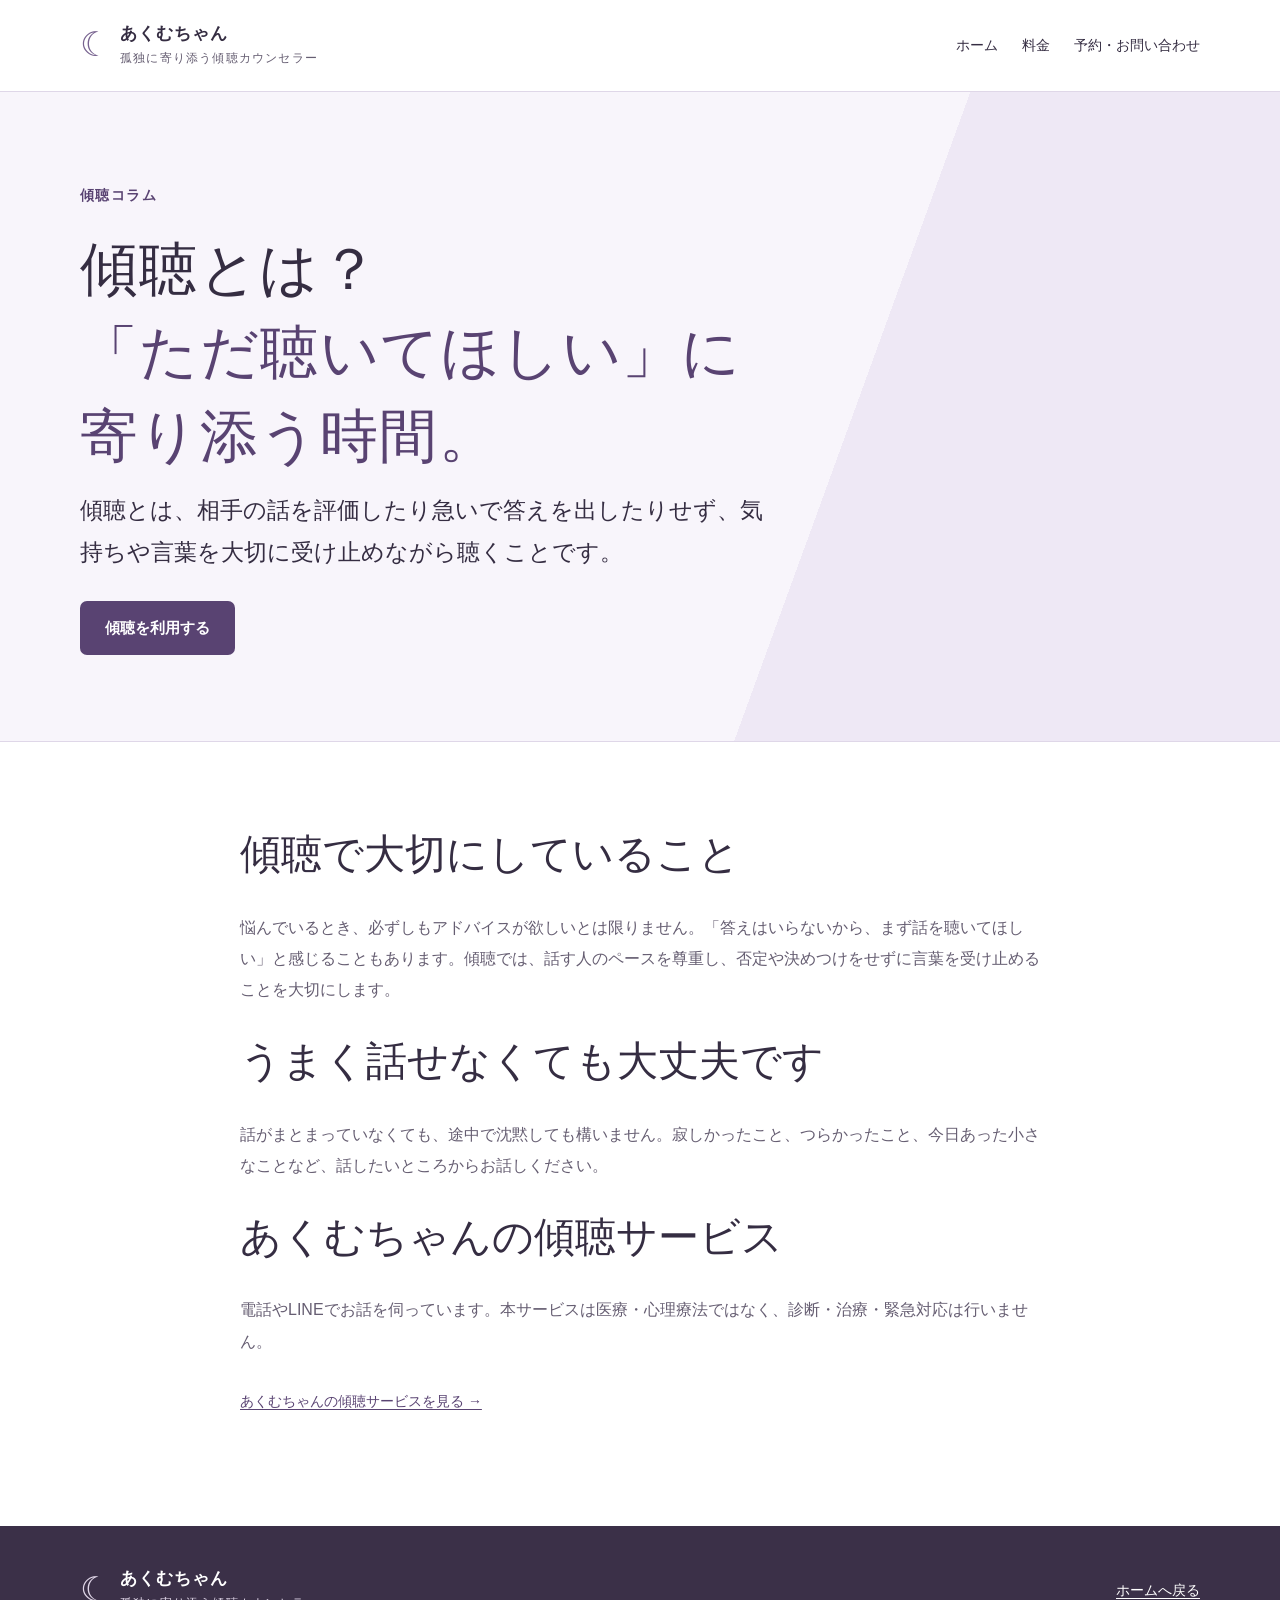
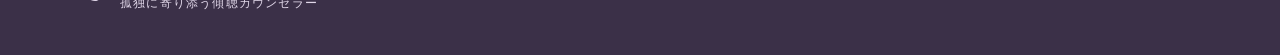
==== listening.html @ 3a99b0e1 "Add SEO article: listening.html" ====
<!doctype html><html lang="ja"><head><meta charset="utf-8"><meta name="viewport" content="width=device-width,initial-scale=1"><link rel="stylesheet" href="styles.css?v=20260921"><title>傾聴とは？｜話を聴いてもらう時間について｜あくむちゃん</title><meta name="description" content="傾聴とは、相手の話を評価したり急いで答えを出したりせず、気持ちや言葉を大切に受け止めながら聴くことです。"><link rel="canonical" href="https://akumuchan.github.io/akumuchan-ibasho/listening.html"></head><body><header class="site-header"><a class="brand" href="index.html"><span class="brand-moon">☾</span><span class="brand-name"><strong>あくむちゃん</strong><small>孤独に寄り添う傾聴カウンセラー</small></span></a><nav class="nav"><a href="index.html">ホーム</a><a href="index.html#pricing">料金</a><a href="index.html#contact-options">予約・お問い合わせ</a></nav></header><main><section class="hero"><div class="hero-copy"><p class="eyebrow">傾聴コラム</p><h1>傾聴とは？<br><em>「ただ聴いてほしい」に寄り添う時間。</em></h1><p class="hero-invitation">傾聴とは、相手の話を評価したり急いで答えを出したりせず、気持ちや言葉を大切に受け止めながら聴くことです。</p><div class="hero-actions"><a class="button button-primary" href="index.html#contact-options">傾聴を利用する</a></div></div></section><section class="section"><div class="about-copy" style="max-width:800px;margin:auto"><h2>傾聴で大切にしていること</h2><p>悩んでいるとき、必ずしもアドバイスが欲しいとは限りません。「答えはいらないから、まず話を聴いてほしい」と感じることもあります。傾聴では、話す人のペースを尊重し、否定や決めつけをせずに言葉を受け止めることを大切にします。</p><h2>うまく話せなくても大丈夫です</h2><p>話がまとまっていなくても、途中で沈黙しても構いません。寂しかったこと、つらかったこと、今日あった小さなことなど、話したいところからお話しください。</p><h2>あくむちゃんの傾聴サービス</h2><p>電話やLINEでお話を伺っています。本サービスは医療・心理療法ではなく、診断・治療・緊急対応は行いません。</p><p><a class="text-link" href="index.html">あくむちゃんの傾聴サービスを見る →</a></p></div></section></main><footer class="footer"><a class="brand footer-brand" href="index.html"><span class="brand-moon">☾</span><span class="brand-name"><strong>あくむちゃん</strong><small>孤独に寄り添う傾聴カウンセラー</small></span></a><p><a href="index.html">ホームへ戻る</a></p></footer></body></html>
---- styles.css ----
:root {
  color-scheme: light;
  --ink: #352d42; --muted: #665e72; --purple: #77628f; --purple-dark: #594372;
  --lavender: #eee8f5; --lavender-soft: #f7f4fa; --line: #dfd7e8; --white: #fff;
  --serif: "Yu Mincho", "Hiragino Mincho ProN", "Noto Serif CJK JP", serif;
  --gutter: max(24px, calc((100% - 1120px) / 2));
}
* { box-sizing: border-box; }
html { scroll-behavior: smooth; scroll-padding-top: 100px; }
body { margin: 0; color: var(--ink); background: white; font: 1rem/1.95 "Hiragino Kaku Gothic ProN", "Yu Gothic", Meiryo, sans-serif; overflow-wrap: anywhere; -webkit-text-size-adjust: 100%; }
body.menu-open { overflow: hidden; }
::selection { background: #e1d5ef; color: var(--ink); }
a { color: var(--purple-dark); text-underline-offset: .22em; }
button, input, textarea { font: inherit; color: inherit; }
button, a, summary { -webkit-tap-highlight-color: transparent; }
button, summary { cursor: pointer; }
img { max-width: 100%; height: auto; display: block; }
figure { margin: 0; }
h1, h2, h3 { font-family: var(--serif); font-weight: 500; line-height: 1.6; }
h1, h2, h3, p { margin-top: 0; }
h2 { margin-bottom: 24px; font-size: clamp(1.75rem, 3.2vw, 2.625rem); }
h3 { font-size: 1.25rem; }
a:focus-visible, button:focus-visible, summary:focus-visible, input:focus-visible, textarea:focus-visible { outline: 3px solid #8f70ac; outline-offset: 4px; }
.sr-only { position: absolute; width: 1px; height: 1px; padding: 0; margin: -1px; overflow: hidden; clip-path: inset(50%); white-space: nowrap; border: 0; }
.skip-link { position: fixed; top: -100px; left: 16px; z-index: 100; background: var(--purple-dark); color: white; padding: 12px 20px; }
.skip-link:focus { top: 12px; }

/* Quiet navigation, with booking visible at the top. */
.site-header { display: flex; align-items: center; justify-content: space-between; gap: 24px; min-height: 80px; padding: 14px var(--gutter); background: rgba(255,255,255,.97); border-bottom: 1px solid var(--line); position: sticky; top: 0; z-index: 20; }
.brand { display: inline-flex; align-items: center; gap: 10px; text-decoration: none; flex: 0 0 auto; }
.brand-moon { color: var(--purple); font: 2.125rem/1 Georgia, serif; }
.brand-name strong, .brand-name small { display: block; }
.brand-name strong { color: var(--ink); font: 600 1.0625rem/1.5 var(--serif); letter-spacing: .06em; }
.brand-name small { font-size: .75rem; letter-spacing: .1em; color: var(--muted); }
.nav { display: flex; align-items: center; gap: 24px; font-size: .875rem; }
.nav a { color: var(--ink); text-decoration: none; padding: 10px 0; }
.nav a:hover { color: var(--purple-dark); text-decoration: underline; }
.nav .nav-contact { padding: 10px 16px; border: 1px solid var(--line); border-radius: 6px; }
.menu-button { display: none; }

/* An invitation and the familiar portrait, without oversized ornaments. */
.hero { display: grid; grid-template-columns: minmax(0, 1.6fr) minmax(0, .8fr); align-items: center; gap: 60px; padding: 66px var(--gutter) 62px; background: var(--lavender-soft); border-bottom: 1px solid var(--line); }
.eyebrow { color: var(--purple-dark); font-size: .875rem; font-weight: 600; letter-spacing: .1em; margin: 0 0 18px; }
h1 { font-size: clamp(2rem, 3.8vw, 3.5rem); line-height: 1.6; letter-spacing: .025em; margin: 0 0 12px; }
h1 em { font-style: normal; color: var(--purple-dark); }
.hero-invitation { font: 500 clamp(1.125rem, 1.8vw, 1.5rem)/1.8 var(--serif); margin-bottom: 24px; }
.hero-lead { max-width: 620px; color: var(--muted); }
.hero-lead p { margin-bottom: 16px; }
.hero-actions { display: flex; align-items: center; flex-wrap: wrap; gap: 16px 24px; margin-top: 28px; }
.button { display: inline-flex; align-items: center; justify-content: center; gap: 8px; min-height: 52px; max-width: 100%; padding: 13px 24px; border: 1px solid transparent; border-radius: 7px; font-size: .9375rem; font-weight: 600; line-height: 1.7; text-decoration: none; text-align: center; transition: background .16s ease; }
.button-primary, .review-write-button { background: var(--purple-dark); color: white; }
.button-primary:hover, .review-write-button:hover { background: #49355f; }
.text-link { display: inline-block; font-size: .875rem; line-height: 1.8; padding: 8px 0; }
.hero-note { color: var(--muted); font-size: .875rem; margin: 12px 0 0; }
.hero-portrait { padding: 24px 0 0; max-width: 320px; justify-self: center; width: 100%; }
.hero-portrait img { width: 100%; aspect-ratio: 1; border-radius: 50%; border: 8px solid white; }
.hero-portrait figcaption { display: grid; gap: 8px; margin-top: 24px; text-align: center; color: var(--muted); font-size: .875rem; }
.portrait-name { color: var(--purple-dark); font: 1.375rem/1.6 var(--serif); letter-spacing: .1em; }

.section { padding: 80px var(--gutter); scroll-margin-top: 8px; }
.section-heading-center { text-align: center; }
.section-heading h2 { margin-bottom: 20px; }
.about, .profile { display: grid; grid-template-columns: minmax(0, .8fr) minmax(0, 1.3fr); gap: 72px; }
.about-copy, .profile-copy { min-width: 0; }
.about-copy > p, .profile-copy > p { color: var(--muted); margin-bottom: 24px; }
.about-copy h3 { margin: 32px 0 14px; }
.about-copy h3:first-child { margin-top: 0; }
.notice { border-left: 2px solid #b49bc9; padding: 20px 24px; display: flex; align-items: flex-start; gap: 16px; background: var(--lavender-soft); margin-top: 26px; }
.notice > span { color: var(--purple); font: 1.75rem/1.4 Georgia, serif; flex-shrink: 0; }
.notice p { color: var(--muted); font-size: .875rem; line-height: 1.85; margin: 0; }
.notice strong { display: block; color: var(--ink); margin-bottom: 6px; }
.scope-note { font-size: .875rem; color: var(--muted); line-height: 1.85; margin: 24px 0 0; }
.profile { padding-top: 88px; padding-bottom: 56px; }
.profile-copy .profile-greeting { font: 1.375rem/1.8 var(--serif); color: var(--ink); }
.profile-copy .profile-message { margin-top: 32px; padding-top: 24px; border-top: 1px solid var(--line); color: var(--purple-dark); font-family: var(--serif); font-size: 1.125rem; }
#about { padding-top: 48px; padding-bottom: 48px; }

/* Keep every published rate visible; make the free introduction easy to find. */
.pricing { padding-top: 60px; padding-bottom: 40px; }
.pricing > .section-heading, .pricing > .about-copy > p:first-child { text-align: center; }
.pricing .eyebrow { margin-bottom: 10px; }
.pricing h2 { margin-bottom: 14px; }
.pricing .about-copy > p:first-child { max-width: 680px; margin: 0 auto 28px; }
.service-pricing { display: grid; grid-template-columns: repeat(3, minmax(0, 1fr)); gap: 14px; }
.price-card { padding: 22px 24px; border: 1px solid var(--line); border-radius: 8px; background: white; }
.price-card span, .price-card small { display: block; color: var(--muted); font-size: .875rem; line-height: 1.7; }
.price-card strong { display: block; color: var(--purple-dark); font-size: 1.875rem; font-weight: 600; line-height: 1.4; margin: 8px 0 2px; }
.price-card-first { background: var(--lavender-soft); border-color: #b8a3ca; }
.pricing .scope-note { text-align: center; margin-bottom: 0; }
.contact-options { display: grid; grid-template-columns: minmax(0, 1.3fr) minmax(0, 1fr); align-items: center; gap: 36px; margin: 0 var(--gutter); padding: 32px; border: 1px solid var(--line); border-radius: 8px; background: var(--lavender-soft); }
.contact-options .eyebrow { margin-bottom: 10px; }
.contact-options h2 { font-size: 1.5rem; margin-bottom: 12px; }
.contact-options p { color: var(--muted); margin-bottom: 0; }
.contact-options .scope-note { margin-top: 14px; }
.contact-options-actions { display: flex; flex-direction: column; align-items: center; gap: 8px; }

.activities { padding-top: 40px; padding-bottom: 72px; }
.activity-grid { display: grid; grid-template-columns: repeat(3, minmax(0, 1fr)); gap: 32px; margin-top: 32px; }
.activity-card { padding: 24px 0 0; border-top: 1px solid var(--line); }
.activity-number { font: .875rem/1.5 Georgia, serif; color: var(--purple); }
.activity-card h3 { margin: 14px 0 10px; }
.activity-card p { color: var(--muted); margin-bottom: 0; }
.activities > .scope-note { margin-top: 32px; }

/* Native disclosures avoid nested scrolling and work without JavaScript. */
.reviews { background: var(--lavender-soft); }
.review-summary { display: flex; justify-content: space-between; align-items: flex-end; gap: 24px; }
.review-summary h2 { margin-bottom: 0; }
.review-count { display: flex; align-items: center; gap: 14px; color: var(--purple-dark); }
.review-count strong { font: 2.625rem/1.2 Georgia, serif; }
.review-count span { color: var(--muted); font-size: .875rem; line-height: 1.7; }
.review-history-note { color: var(--muted); font-size: .8125rem; margin: 20px 0 0; }
.review-grid { display: grid; grid-template-columns: repeat(3, minmax(0, 1fr)); gap: 18px; margin: 28px 0 0; }
.review-card { margin: 0; padding: 26px; border: 1px solid var(--line); border-radius: 8px; background: white; display: flex; flex-direction: column; }
.quote-mark { color: #a289b9; font: 2.375rem/1 Georgia, serif; height: 26px; }
.review-card p { margin: 8px 0 24px; flex: 1; }
.review-card cite { font-size: .875rem; color: var(--muted); font-style: normal; }
.reviews-more { margin-top: 24px; }
.reviews-more > summary { list-style: none; display: flex; align-items: center; justify-content: center; gap: 18px; width: fit-content; max-width: 100%; min-height: 48px; margin: 0 auto; padding: 10px 24px; border: 1px solid #ad99bf; border-radius: 6px; color: var(--purple-dark); font-size: .9375rem; }
.reviews-more > summary::-webkit-details-marker { display: none; }
.reviews-more > summary::after { content: "+"; font-size: 1.25rem; }
.reviews-more[open] > summary::after { content: "−"; }
.when-open, details[open] > summary .when-closed { display: none; }
details[open] > summary .when-open { display: inline; }
.review-cta { margin-top: 36px; padding-top: 28px; border-top: 1px solid var(--line); display: flex; align-items: center; justify-content: space-between; gap: 24px; }
.review-cta-label { color: var(--purple); font-size: .875rem; margin-bottom: 2px; }
.review-cta h3 { margin-bottom: 6px; }
.review-cta div > p:last-child { color: var(--muted); font-size: .875rem; margin-bottom: 0; }
.review-cta .button { flex-shrink: 0; }
.learning { padding-top: 60px; padding-bottom: 60px; border-bottom: 1px solid var(--line); }
.learning-layout { display: grid; grid-template-columns: minmax(0, 1fr) minmax(0, 1.25fr); gap: 64px; align-items: start; }
.learning-heading h2 { font-size: 1.75rem; margin-bottom: 16px; }
.learning-intro { color: var(--muted); margin: 0; }
.learning-details { border-top: 1px solid var(--line); border-bottom: 1px solid var(--line); }
.learning-details > summary { padding: 20px 8px; color: var(--purple-dark); }
.learning-cards { display: grid; gap: 24px; padding: 4px 8px 28px; }
.learning-card + .learning-card { border-top: 1px solid var(--line); padding-top: 24px; }
.learning-card-top { display: flex; align-items: center; justify-content: space-between; gap: 16px; flex-wrap: wrap; margin-bottom: 14px; }
.learning-label { font-size: .75rem; letter-spacing: .08em; color: var(--muted); margin: 0; }
.status-pill, .learning-date { font-size: .8125rem; color: var(--purple-dark); background: var(--lavender-soft); padding: 4px 12px; border-radius: 4px; }
.learning-card h3 { font-size: 1.125rem; margin-bottom: 12px; }
.learning-card > p { color: var(--muted); margin-bottom: 14px; }
.learning-card .learning-note { font-size: .8125rem; margin: 12px 0 0; }
.learning-links { display: flex; flex-wrap: wrap; gap: 10px; }

.faq-list { max-width: 820px; margin: 32px auto 0; }
.faq-item { border-bottom: 1px solid var(--line); }
.faq-item:first-child { border-top: 1px solid var(--line); }
.faq-item summary { list-style: none; position: relative; padding: 22px 42px 22px 0; font-size: 1rem; }
.faq-item summary::-webkit-details-marker { display: none; }
.faq-item summary::after { content: "+"; position: absolute; right: 8px; top: 19px; font-size: 1.25rem; color: var(--purple); }
.faq-item[open] summary::after { content: "−"; }
.faq-item p { color: var(--muted); padding: 0 36px 24px 0; margin: 0; }

.mail-listening { background: var(--lavender-soft); }
.mail-form-layout { display: grid; grid-template-columns: minmax(0, .9fr) minmax(0, 1.1fr); gap: 64px; align-items: start; }
.mail-form-copy > p:not(.eyebrow) { color: var(--muted); }
.mail-form-copy .notice { background: transparent; padding-left: 18px; }
.mail-form-card { border: 1px solid var(--line); background: white; padding: 32px; border-radius: 8px; }
.mail-form { display: grid; gap: 22px; }
.form-field { display: grid; gap: 8px; }
.form-field > span { color: var(--ink); font-size: .9375rem; font-weight: 600; }
.form-field small { font-size: .8125rem; color: var(--muted); font-weight: 400; }
.form-field input, .form-field textarea { min-width: 0; width: 100%; padding: 12px 14px; background: white; border: 1px solid #b7aabe; border-radius: 5px; font-size: 1rem; line-height: 1.8; }
.form-field textarea { min-height: 190px; resize: vertical; }
.form-field input::placeholder, .form-field textarea::placeholder { color: #716778; opacity: 1; }
.form-consent { display: flex; align-items: flex-start; gap: 10px; font-size: .875rem; line-height: 1.9; cursor: pointer; }
.form-consent input { accent-color: var(--purple-dark); width: 20px; height: 20px; margin: 4px 0 0; flex: 0 0 auto; }
.form-privacy { color: var(--muted); font-size: .8125rem; line-height: 1.85; margin: 0; }
.mail-form .button { width: 100%; }
#support { border-bottom: 1px solid var(--line); padding-top: 64px; padding-bottom: 64px; }
#support h2, #safety h2 { font-size: 1.75rem; }
#support .hero-actions { margin-top: 20px; }
#support .scope-note { margin-bottom: 0; }
#safety { padding-top: 64px; padding-bottom: 64px; }
#safety .about-copy > p { font-size: .875rem; }
#safety .about-copy h3 { font-family: inherit; font-size: 1rem; font-weight: 600; }
.contact { background: var(--lavender); text-align: center; }
.contact > p:not(.eyebrow) { max-width: 700px; margin-left: auto; margin-right: auto; color: var(--muted); }
.contact .hero-actions { justify-content: center; }
.contact > .text-link { margin-top: 16px; }
.footer { padding: 40px var(--gutter); background: #3b3048; display: flex; flex-wrap: wrap; align-items: center; justify-content: space-between; gap: 20px 32px; }
.footer .brand-name strong, .footer a { color: #fff; }
.footer .brand-name small, .footer .brand-moon, .footer p, .footer small { color: #e1d7e9; }
.footer p { margin: 0; font-size: .875rem; }
.footer > p:nth-of-type(2) { width: 100%; line-height: 2.4; }
.footer > small { font-size: .75rem; }

@media (min-width: 851px) and (max-width: 1080px) {
  .nav { gap: 14px; }
  .site-header { gap: 16px; }
  .hero { gap: 32px; }
}
@media (max-width: 850px) {
  :root { --gutter: 24px; }
  html { scroll-padding-top: 90px; }
  .site-header { min-height: 72px; padding: 12px var(--gutter); }
  .menu-button { display: grid; place-content: center; gap: 6px; width: 44px; height: 44px; border: 0; padding: 10px; background: transparent; flex: 0 0 auto; }
  .menu-button > span:not(.sr-only) { display: block; width: 23px; height: 2px; background: var(--purple-dark); transition: transform .16s ease, opacity .16s ease; }
  .menu-button[aria-expanded="true"] > span:nth-child(2) { transform: translateY(8px) rotate(45deg); }
  .menu-button[aria-expanded="true"] > span:nth-child(3) { opacity: 0; }
  .menu-button[aria-expanded="true"] > span:nth-child(4) { transform: translateY(-8px) rotate(-45deg); }
  .nav { display: none; position: absolute; top: 100%; left: 0; right: 0; background: white; padding: 12px var(--gutter) 20px; border-bottom: 1px solid var(--line); max-height: calc(100dvh - 80px); overflow-y: auto; }
  .nav.is-open { display: flex; flex-direction: column; align-items: stretch; gap: 0; }
  .nav a { font-size: 1rem; padding: 16px 4px; border-bottom: 1px solid var(--line); }
  .nav .nav-contact { margin-top: 12px; text-align: center; border-color: var(--purple-dark); }
  .hero { gap: 28px; grid-template-columns: minmax(0, 1fr); padding-top: 44px; padding-bottom: 44px; }
  .hero-copy { max-width: 660px; }
  h1 { font-size: clamp(1.9rem, 5vw, 2.75rem); }
  .hero-portrait { max-width: none; display: flex; align-items: center; gap: 16px; padding: 20px 0 0; border-top: 1px solid var(--line); }
  .hero-portrait img { width: 68px; height: 68px; border-width: 3px; }
  .hero-portrait figcaption { text-align: left; margin-top: 0; gap: 2px; font-size: .8125rem; }
  .portrait-name { font-size: 1.0625rem; }
  .hero-invitation { font-size: 1.125rem; }
  .section { padding-top: 56px; padding-bottom: 56px; }
  .about, .profile, .learning-layout, .mail-form-layout { grid-template-columns: minmax(0, 1fr); gap: 28px; }
  .service-pricing { grid-template-columns: repeat(2, minmax(0, 1fr)); gap: 12px; }
  .price-card { padding: 20px; }
  .contact-options { grid-template-columns: minmax(0, 1fr); gap: 24px; padding: 24px; }
  .contact-options-actions { align-items: stretch; text-align: center; }
  .profile { padding-top: 64px; padding-bottom: 32px; }
  .profile-copy .profile-greeting { font-size: 1.25rem; }
  #about { padding-top: 32px; }
  .activity-grid { gap: 24px; }
  .review-grid { grid-template-columns: minmax(0, 1fr); gap: 16px; }
  .review-card { padding: 24px; }
  .review-card p { margin-bottom: 16px; }
  .review-cta { align-items: flex-start; flex-direction: column; gap: 20px; }
  .learning { padding-top: 48px; padding-bottom: 48px; }
  .mail-form-card { padding: 24px; }
  .footer { padding-top: 32px; padding-bottom: 32px; }
}
@media (max-width: 540px) {
  :root { --gutter: 20px; }
  .hero .eyebrow { font-size: .8125rem; letter-spacing: .02em; }
  .hero h1 { font-size: clamp(1.65rem, 5.9vw, 2rem); }
  .hero-lead br { display: none; }
  .hero-lead { font-size: 1rem; }
  .hero-actions { flex-direction: column; align-items: stretch; gap: 8px; margin-top: 24px; }
  .hero-actions > .text-link { align-self: flex-start; }
  .hero-actions .button { padding-left: 12px; padding-right: 12px; }
  .hero-note { margin-top: 4px; }
  .pricing { padding-top: 40px; padding-bottom: 32px; }
  .pricing h2 { font-size: 1.625rem; }
  .pricing > .section-heading, .pricing > .about-copy > p:first-child { text-align: left; }
  .price-card { padding: 16px 14px; }
  .price-card strong { font-size: 1.625rem; }
  .contact-options { padding: 24px 18px; }
  .contact-options h2 { font-size: 1.375rem; }
  .contact-options br { display: none; }
  .contact-options-actions .button { font-size: .875rem; padding: 13px 10px; }
  .profile-copy br { display: none; }
  .profile-copy .profile-message br { display: inline; }
  .activity-grid { grid-template-columns: minmax(0, 1fr); }
  .activities .section-heading-center { text-align: left; }
  .activity-card { padding-top: 18px; }
  .activity-card h3 { margin-top: 8px; }
  .review-summary { align-items: flex-start; flex-direction: column; gap: 16px; }
  .review-count strong { font-size: 2rem; }
  .review-count span br { display: none; }
  .review-cta .button { width: 100%; }
  .notice { padding: 18px 16px; gap: 12px; }
  .mail-form-card { padding: 22px 16px; }
  .contact h2 { font-size: 1.625rem; }
  .contact > p { text-align: left; }
  .contact .eyebrow { text-align: center; }
}
@media (prefers-reduced-motion: reduce) {
  html { scroll-behavior: auto; }
  *, *::before, *::after { transition: none !important; animation: none !important; }
}

.header-phone {
  display: inline-grid;
  place-items: center;
  width: 44px;
  height: 44px;
  margin-left: auto;
  border: 1px solid rgba(111, 87, 145, 0.22);
  border-radius: 50%;
  background: #fff;
  color: var(--accent, #765a9b);
  box-shadow: 0 6px 18px rgba(77, 55, 103, 0.12);
  font-size: 1.3rem;
  line-height: 1;
  text-decoration: none;
  transition: transform 160ms ease, box-shadow 160ms ease, background-color 160ms ease;
}

.header-phone:hover {
  transform: translateY(-1px);
  background: #f7f2fc;
  box-shadow: 0 8px 22px rgba(77, 55, 103, 0.17);
}

.header-phone:focus-visible {
  outline: 3px solid rgba(118, 90, 155, 0.3);
  outline-offset: 3px;
}



/* 2026-09-21: editorial counseling-room refresh */
:root { --content-max: 1180px; }
body { background: #fff; }
.site-header { min-height: 92px; padding-left: max(var(--gutter), calc((100vw - var(--content-max))/2)); padding-right: max(var(--gutter), calc((100vw - var(--content-max))/2)); }
.hero { min-height: 650px; padding-left: max(var(--gutter), calc((100vw - var(--content-max))/2)); padding-right: max(var(--gutter), calc((100vw - var(--content-max))/2)); background: linear-gradient(110deg,#f8f5fb 0%,#f8f5fb 64%,#eee8f5 64%,#eee8f5 100%); }
.hero h1 { max-width: 760px; font-size: clamp(2.35rem,4.5vw,4.4rem); line-height: 1.45; }
.hero-invitation { max-width: 700px; }
.section { padding-left: max(var(--gutter), calc((100vw - var(--content-max))/2)); padding-right: max(var(--gutter), calc((100vw - var(--content-max))/2)); }
.section-heading .eyebrow { text-transform: uppercase; letter-spacing: .18em; }
.about, .profile { gap: 96px; }
.about .section-heading, .profile .section-heading { position: relative; }
.about .section-heading::after, .profile .section-heading::after { content:""; display:block; width:54px; height:1px; margin-top:28px; background:#9d86b2; }
.price-card, .review-card, .mail-form-card, .contact-options { border-radius: 0; box-shadow: none; }
.service-pricing { gap: 0; border-top:1px solid var(--line); border-left:1px solid var(--line); }
.price-card { border-top:0; border-left:0; }
.contact-options { margin-left:max(var(--gutter),calc((100vw - var(--content-max))/2)); margin-right:max(var(--gutter),calc((100vw - var(--content-max))/2)); }
#monthly-plan { background:#f8f5fb; border-top:1px solid var(--line); border-bottom:1px solid var(--line); }
#monthly-plan .notice { background:#fff; }
.contact { padding-top:96px; padding-bottom:96px; }
@media(max-width:850px){.site-header{min-height:72px}.hero{min-height:auto;background:#f8f5fb}.about,.profile{gap:32px}.about .section-heading::after,.profile .section-heading::after{margin-top:18px}.contact-options{margin-left:var(--gutter);margin-right:var(--gutter)}}
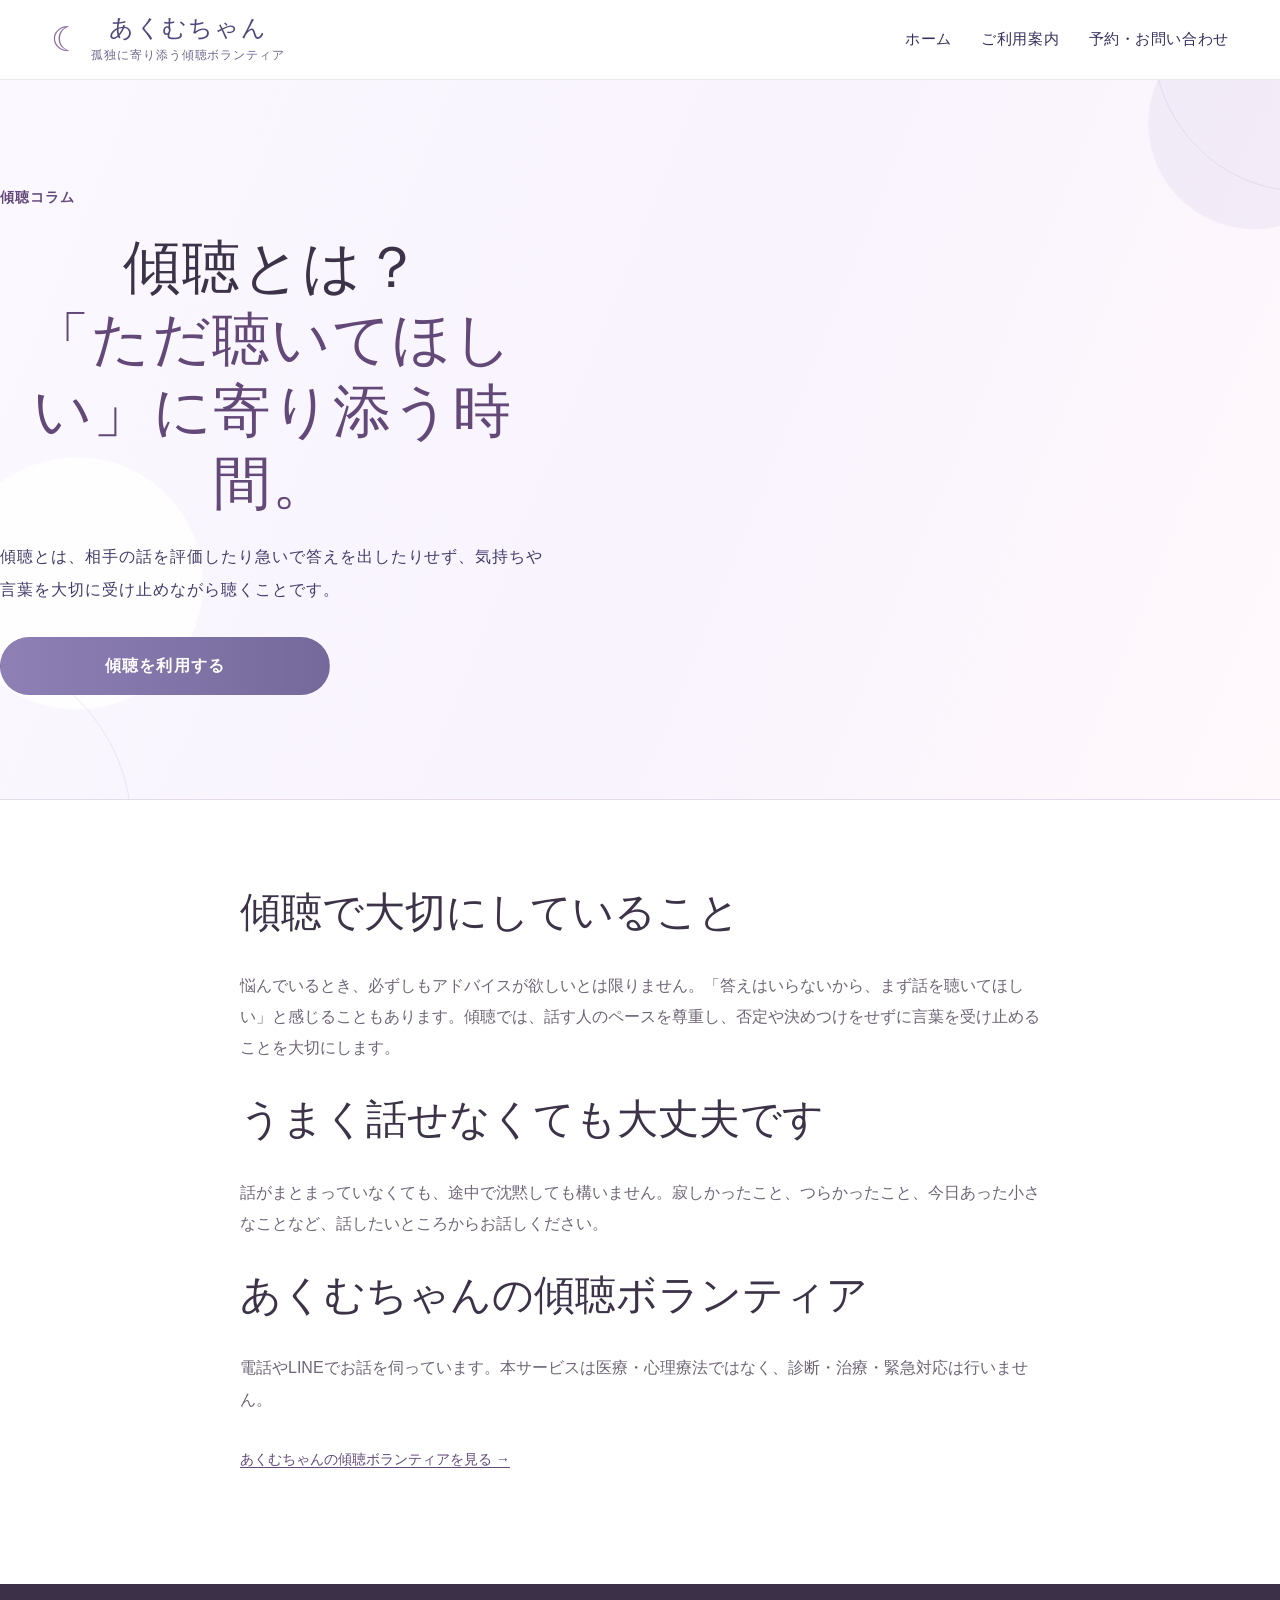
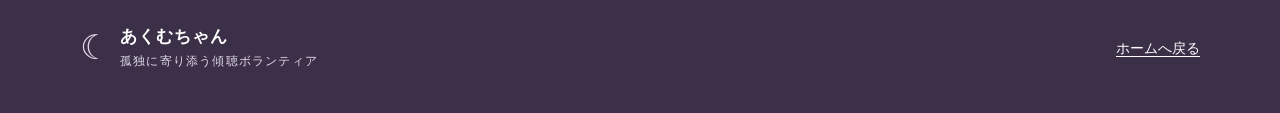
==== commit 7ab4e3c4: "傾聴ボランティアのご案内に更新" ====
--- a/listening.html
+++ b/listening.html
@@ -1 +1 @@
-<!doctype html><html lang="ja"><head><meta charset="utf-8"><meta name="viewport" content="width=device-width,initial-scale=1"><link rel="stylesheet" href="styles.css?v=20260921"><title>傾聴とは？｜話を聴いてもらう時間について｜あくむちゃん</title><meta name="description" content="傾聴とは、相手の話を評価したり急いで答えを出したりせず、気持ちや言葉を大切に受け止めながら聴くことです。"><link rel="canonical" href="https://akumuchan.github.io/akumuchan-ibasho/listening.html"></head><body><header class="site-header"><a class="brand" href="index.html"><span class="brand-moon">☾</span><span class="brand-name"><strong>あくむちゃん</strong><small>孤独に寄り添う傾聴カウンセラー</small></span></a><nav class="nav"><a href="index.html">ホーム</a><a href="index.html#pricing">料金</a><a href="index.html#contact-options">予約・お問い合わせ</a></nav></header><main><section class="hero"><div class="hero-copy"><p class="eyebrow">傾聴コラム</p><h1>傾聴とは？<br><em>「ただ聴いてほしい」に寄り添う時間。</em></h1><p class="hero-invitation">傾聴とは、相手の話を評価したり急いで答えを出したりせず、気持ちや言葉を大切に受け止めながら聴くことです。</p><div class="hero-actions"><a class="button button-primary" href="index.html#contact-options">傾聴を利用する</a></div></div></section><section class="section"><div class="about-copy" style="max-width:800px;margin:auto"><h2>傾聴で大切にしていること</h2><p>悩んでいるとき、必ずしもアドバイスが欲しいとは限りません。「答えはいらないから、まず話を聴いてほしい」と感じることもあります。傾聴では、話す人のペースを尊重し、否定や決めつけをせずに言葉を受け止めることを大切にします。</p><h2>うまく話せなくても大丈夫です</h2><p>話がまとまっていなくても、途中で沈黙しても構いません。寂しかったこと、つらかったこと、今日あった小さなことなど、話したいところからお話しください。</p><h2>あくむちゃんの傾聴サービス</h2><p>電話やLINEでお話を伺っています。本サービスは医療・心理療法ではなく、診断・治療・緊急対応は行いません。</p><p><a class="text-link" href="index.html">あくむちゃんの傾聴サービスを見る →</a></p></div></section></main><footer class="footer"><a class="brand footer-brand" href="index.html"><span class="brand-moon">☾</span><span class="brand-name"><strong>あくむちゃん</strong><small>孤独に寄り添う傾聴カウンセラー</small></span></a><p><a href="index.html">ホームへ戻る</a></p></footer></body></html>+<!doctype html><html lang="ja"><head><meta charset="utf-8"><meta name="viewport" content="width=device-width,initial-scale=1"><link rel="stylesheet" href="styles.css?v=20260921"><title>傾聴とは？｜話を聴いてもらう時間について｜あくむちゃん</title><meta name="description" content="傾聴とは、相手の話を評価したり急いで答えを出したりせず、気持ちや言葉を大切に受け止めながら聴くことです。"><link rel="canonical" href="https://akumuchan.github.io/akumuchan-ibasho/listening.html"></head><body><header class="site-header"><a class="brand" href="index.html"><span class="brand-moon">☾</span><span class="brand-name"><strong>あくむちゃん</strong><small>孤独に寄り添う傾聴ボランティア</small></span></a><nav class="nav"><a href="index.html">ホーム</a><a href="index.html#pricing">ご利用案内</a><a href="index.html#contact-options">予約・お問い合わせ</a></nav></header><main><section class="hero"><div class="hero-copy"><p class="eyebrow">傾聴コラム</p><h1>傾聴とは？<br><em>「ただ聴いてほしい」に寄り添う時間。</em></h1><p class="hero-invitation">傾聴とは、相手の話を評価したり急いで答えを出したりせず、気持ちや言葉を大切に受け止めながら聴くことです。</p><div class="hero-actions"><a class="button button-primary" href="index.html#contact-options">傾聴を利用する</a></div></div></section><section class="section"><div class="about-copy" style="max-width:800px;margin:auto"><h2>傾聴で大切にしていること</h2><p>悩んでいるとき、必ずしもアドバイスが欲しいとは限りません。「答えはいらないから、まず話を聴いてほしい」と感じることもあります。傾聴では、話す人のペースを尊重し、否定や決めつけをせずに言葉を受け止めることを大切にします。</p><h2>うまく話せなくても大丈夫です</h2><p>話がまとまっていなくても、途中で沈黙しても構いません。寂しかったこと、つらかったこと、今日あった小さなことなど、話したいところからお話しください。</p><h2>あくむちゃんの傾聴ボランティア</h2><p>電話やLINEでお話を伺っています。本サービスは医療・心理療法ではなく、診断・治療・緊急対応は行いません。</p><p><a class="text-link" href="index.html">あくむちゃんの傾聴ボランティアを見る →</a></p></div></section></main><footer class="footer"><a class="brand footer-brand" href="index.html"><span class="brand-moon">☾</span><span class="brand-name"><strong>あくむちゃん</strong><small>孤独に寄り添う傾聴ボランティア</small></span></a><p><a href="index.html">ホームへ戻る</a></p></footer></body></html>
--- a/styles.css
+++ b/styles.css
@@ -73,6 +73,9 @@
 .profile { padding-top: 88px; padding-bottom: 56px; }
 .profile-copy .profile-greeting { font: 1.375rem/1.8 var(--serif); color: var(--ink); }
 .profile-copy .profile-message { margin-top: 32px; padding-top: 24px; border-top: 1px solid var(--line); color: var(--purple-dark); font-family: var(--serif); font-size: 1.125rem; }
+.profile-subheading { margin: 32px 0 12px; color: var(--ink); font-size: 1.125rem; line-height: 1.65; }
+.profile-books { margin-top: 16px; }
+.profile-copy .profile-scope { margin: 16px 0 0; font-size: .875rem; line-height: 1.8; }
 #about { padding-top: 48px; padding-bottom: 48px; }
 
 /* Keep every published rate visible; make the free introduction easy to find. */
@@ -320,3 +323,443 @@
 #monthly-plan .notice { background:#fff; }
 .contact { padding-top:96px; padding-bottom:96px; }
 @media(max-width:850px){.site-header{min-height:72px}.hero{min-height:auto;background:#f8f5fb}.about,.profile{gap:32px}.about .section-heading::after,.profile .section-heading::after{margin-top:18px}.contact-options{margin-left:var(--gutter);margin-right:var(--gutter)}}
+
+
+/* Larger homepage portrait */
+.hero { grid-template-columns: minmax(0, 1.05fr) minmax(360px, .95fr); gap: 42px; }
+.hero-portrait { max-width: 500px; width: 100%; padding-top: 0; }
+.hero-portrait img { width: 100%; height: auto; aspect-ratio: 1; object-fit: cover; border-radius: 22px; border: 8px solid #fff; box-shadow: 0 18px 45px rgba(77,55,103,.12); }
+@media (max-width:850px) {
+  .hero { grid-template-columns: minmax(0,1fr); }
+  .hero-portrait { max-width: 430px; margin: 0 auto; display: block; border-top: 0; padding-top: 10px; }
+  .hero-portrait img { width: 100%; height: auto; border-width: 5px; border-radius: 18px; }
+  .hero-portrait figcaption { text-align:center; margin-top:14px; }
+}
+
+
+/* Photo-like hero portrait treatment */
+.hero-portrait { max-width: 560px; align-self: stretch; display:flex; flex-direction:column; justify-content:center; }
+.hero-portrait img { width:100%; aspect-ratio:4/5; object-fit:cover; object-position:center 28%; border-radius:0; border:0; box-shadow:none; }
+.hero-portrait figcaption { margin-top:14px; }
+@media(max-width:850px){
+ .hero-portrait{max-width:100%;width:100%;}
+ .hero-portrait img{width:100%;aspect-ratio:4/5;object-fit:cover;object-position:center 25%;border-radius:0;border:0;}
+}
+
+/* 2026-09-21: welcoming top-page story */
+:root {
+  --ink: #3d3348;
+  --muted: #6f6577;
+  --purple: #8b6ba6;
+  --purple-dark: #634978;
+  --lavender: #eee5f6;
+  --lavender-soft: #faf7fc;
+  --line: #e5dbea;
+}
+
+.site-header {
+  min-height: 84px;
+  border-bottom-color: rgba(99,73,120,.12);
+  box-shadow: 0 8px 30px rgba(70,48,88,.035);
+}
+.nav { gap: 20px; }
+.nav .nav-contact {
+  padding: 10px 18px;
+  border-color: #cbb7d9;
+  border-radius: 999px;
+  background: #f7f1fb;
+}
+.button { border-radius: 999px; padding-inline: 28px; }
+.button-primary { box-shadow: 0 10px 24px rgba(89,67,114,.18); }
+.button-secondary {
+  border-color: #bda7cd;
+  background: rgba(255,255,255,.8);
+  color: var(--purple-dark);
+}
+.button-secondary:hover { background: white; border-color: var(--purple-dark); }
+
+.hero {
+  position: relative;
+  isolation: isolate;
+  grid-template-columns: minmax(340px,.9fr) minmax(0,1.1fr);
+  gap: clamp(52px,7vw,104px);
+  min-height: 720px;
+  padding-top: 72px;
+  padding-bottom: 72px;
+  overflow: hidden;
+  background:
+    radial-gradient(circle at 9% 16%, rgba(255,255,255,.9) 0 80px, transparent 82px),
+    radial-gradient(circle at 89% 86%, rgba(224,208,238,.48) 0 145px, transparent 147px),
+    linear-gradient(118deg,#f4edf9 0%,#faf7fc 54%,#f0e6f7 100%);
+}
+.hero::before,
+.hero::after {
+  content: "";
+  position: absolute;
+  z-index: -1;
+  border: 1px solid rgba(139,107,166,.15);
+  border-radius: 50%;
+}
+.hero::before { width: 420px; height: 420px; left: -190px; bottom: -230px; }
+.hero::after { width: 270px; height: 270px; right: -95px; top: -115px; }
+.hero-copy { max-width: 690px; }
+.hero .eyebrow { margin-bottom: 20px; letter-spacing: .08em; }
+.hero h1 { margin-bottom: 12px; line-height: 1.25; }
+.hero-name { display: block; font-size: clamp(3rem,5.2vw,5.25rem); letter-spacing: .055em; color: #4e3a5e; white-space: nowrap; }
+.hero-subtitle { display: block; margin-top: 10px; font-size: clamp(1.35rem,2.6vw,2.15rem); letter-spacing: .12em; color: var(--purple-dark); }
+.hero-role { margin: 24px 0 20px; color: var(--purple-dark); font-weight: 600; letter-spacing: .08em; }
+.hero-invitation { margin-bottom: 14px; font-size: clamp(1.12rem,1.7vw,1.35rem); line-height: 1.9; }
+.hero-lead { max-width: 590px; }
+.hero-lead p { margin-bottom: 0; }
+.hero .hero-actions { margin-top: 30px; }
+.hero-note { margin-top: 14px; }
+.hero-whisper { margin: 24px 0 0; color: var(--purple-dark); font: 1.05rem/1.8 var(--serif); letter-spacing: .04em; }
+.hero-portrait {
+  position: relative;
+  align-self: end;
+  justify-self: end;
+  display: block;
+  max-width: 520px;
+  padding: 34px 34px 0;
+}
+.hero-portrait::before {
+  content: "";
+  position: absolute;
+  inset: 7% 0 3%;
+  z-index: -1;
+  border-radius: 48% 48% 18px 18px;
+  background: rgba(255,255,255,.72);
+  box-shadow: 0 24px 60px rgba(91,66,111,.11);
+}
+.hero-portrait img {
+  width: 100%;
+  aspect-ratio: 1;
+  object-fit: contain;
+  object-position: center bottom;
+  border: 0;
+  border-radius: 0;
+  box-shadow: none;
+  mix-blend-mode: multiply;
+}
+.hero-portrait figcaption { margin-top: 18px; color: var(--purple-dark); }
+
+.reassurance {
+  display: grid;
+  grid-template-columns: repeat(4,minmax(0,1fr));
+  max-width: var(--content-max);
+  margin: 0 auto;
+  padding: 0 max(24px,var(--gutter));
+  transform: translateY(-1px);
+}
+.reassurance-item { padding: 34px 28px; border-right: 1px solid var(--line); background: white; }
+.reassurance-item:first-child { border-left: 1px solid var(--line); }
+.reassurance-item > span { color: #aa91bc; font: .75rem/1 Georgia,serif; letter-spacing: .1em; }
+.reassurance-item h2 { margin: 12px 0 8px; font-size: 1.08rem; line-height: 1.55; }
+.reassurance-item p { margin: 0; color: var(--muted); font-size: .86rem; line-height: 1.75; }
+
+.concerns { padding-top: 104px; padding-bottom: 104px; }
+.concerns .section-heading { max-width: 750px; margin: 0 auto; }
+.concern-grid { display: grid; grid-template-columns: repeat(3,minmax(0,1fr)); gap: 22px; margin-top: 48px; }
+.concern-card {
+  position: relative;
+  min-height: 300px;
+  padding: 42px 36px;
+  border: 1px solid var(--line);
+  background: linear-gradient(145deg,#fff 0%,#fbf8fd 100%);
+}
+.concern-card::after { content: ""; position: absolute; inset: 12px; border: 1px solid rgba(139,107,166,.09); pointer-events: none; }
+.concern-mark { display: grid; place-items: center; width: 48px; height: 48px; border-radius: 50%; background: var(--lavender); color: var(--purple-dark); font-family: Georgia,serif; }
+.concern-card h3 { margin: 26px 0 14px; font-size: 1.35rem; }
+.concern-card p { margin: 0; color: var(--muted); }
+.concern-note { text-align: center; }
+
+.listening-story { position: relative; padding-top: 104px; padding-bottom: 104px; background: #f8f3fb; }
+.listening-story::before { content: "“"; position: absolute; right: max(var(--gutter),calc((100vw - var(--content-max))/2)); top: 42px; color: rgba(139,107,166,.12); font: 11rem/1 Georgia,serif; }
+.story-lead { color: var(--ink) !important; font: 1.4rem/1.9 var(--serif); }
+.story-link { margin-top: 20px; }
+
+.profile { padding-top: 104px; padding-bottom: 104px; }
+.profile-copy { padding-top: 6px; }
+.credential-list { display: grid; gap: 7px; margin-top: 34px; padding: 24px 28px; border-left: 2px solid #b49bc9; background: var(--lavender-soft); color: var(--muted); }
+.credential-list strong { color: var(--ink); margin-bottom: 4px; }
+
+.pricing { padding-top: 104px; padding-bottom: 104px; background: #faf8fb; }
+.pricing .section-heading { max-width: 700px; margin: 0 auto; }
+.pricing .about-copy { max-width: var(--content-max); margin: 0 auto; }
+.price-highlights { display: grid; grid-template-columns: repeat(3,minmax(0,1fr)); gap: 18px; margin: 38px 0 22px; }
+.price-highlight { padding: 32px 28px; border: 1px solid var(--line); background: white; }
+.price-highlight-first { border-color: #bda8cd; background: #f2eaf8; }
+.price-highlight span,.price-highlight small { display: block; color: var(--muted); }
+.price-highlight span { font-size: .8rem; letter-spacing: .1em; }
+.price-highlight strong { display: block; margin: 10px 0 6px; color: var(--purple-dark); font: 1.65rem/1.5 var(--serif); }
+.price-highlight small { font-size: .82rem; line-height: 1.75; }
+.price-details { margin-top: 22px; border-top: 1px solid var(--line); border-bottom: 1px solid var(--line); }
+.price-details > summary { position: relative; padding: 19px 48px 19px 6px; color: var(--purple-dark); font-weight: 600; list-style: none; }
+.price-details > summary::-webkit-details-marker { display: none; }
+.price-details > summary::after { content: "+"; position: absolute; right: 12px; top: 14px; font-size: 1.3rem; font-weight: 400; }
+.price-details[open] > summary::after { content: "−"; }
+.price-details .service-pricing { margin-bottom: 26px; }
+.pricing-links { text-align: center; margin-top: 18px; }
+
+.contact-options {
+  position: relative;
+  margin-top: 88px;
+  margin-bottom: 88px;
+  padding: clamp(42px,6vw,76px);
+  border: 0;
+  border-radius: 28px;
+  overflow: hidden;
+  background: linear-gradient(120deg,#eee3f6 0%,#f8f3fb 100%);
+}
+.contact-options::after { content: "☾"; position: absolute; right: 3%; bottom: -38px; color: rgba(99,73,120,.07); font: 12rem/1 Georgia,serif; pointer-events: none; }
+.contact-options h2 { font-size: clamp(2rem,3.4vw,3.15rem); }
+.contact-options > div { position: relative; z-index: 1; }
+.contact-options-actions { align-items: stretch; }
+.contact-options-actions .button { width: 100%; }
+.contact-signoff { margin-top: 18px !important; color: var(--purple-dark) !important; font: 1.16rem/1.7 var(--serif); }
+.phone-listening { padding-top: 72px; padding-bottom: 72px; border-top: 1px solid var(--line); }
+.activities { padding-top: 72px; }
+
+@media (max-width: 1050px) {
+  .nav { gap: 12px; font-size: .81rem; }
+  .hero { grid-template-columns: minmax(300px,.85fr) minmax(0,1.15fr); gap: 42px; }
+  .hero-name { font-size: clamp(3rem,6vw,4.8rem); }
+  .reassurance { padding-inline: 24px; }
+  .reassurance-item { padding: 28px 20px; }
+}
+
+@media (max-width: 850px) {
+  .site-header { min-height: 72px; }
+  .hero { grid-template-columns: minmax(0,1fr); gap: 30px; padding-top: 34px; padding-bottom: 52px; }
+  .hero-portrait { order: 0; justify-self: center; max-width: 440px; padding: 18px 26px 0; border: 0; }
+  .hero-portrait img { width: 100%; height: auto; aspect-ratio: 1; object-fit: contain; border: 0; }
+  .hero-portrait figcaption { display: block; margin-top: 10px; text-align: center; }
+  .hero-copy { order: 1; max-width: 660px; }
+  .hero-name { font-size: clamp(3rem,10.5vw,4.7rem); }
+  .hero-subtitle { font-size: clamp(1.25rem,5vw,1.85rem); }
+  .reassurance { grid-template-columns: repeat(2,minmax(0,1fr)); padding: 0 24px; }
+  .reassurance-item { border-bottom: 1px solid var(--line); }
+  .reassurance-item:nth-child(3) { border-left: 1px solid var(--line); }
+  .concerns,.listening-story,.profile,.pricing { padding-top: 72px; padding-bottom: 72px; }
+  .concern-grid { grid-template-columns: minmax(0,1fr); max-width: 640px; margin: 36px auto 0; }
+  .concern-card { min-height: 0; }
+  .price-highlights { grid-template-columns: minmax(0,1fr); gap: 12px; }
+  .contact-options { margin-top: 54px; margin-bottom: 54px; border-radius: 22px; }
+}
+
+@media (max-width: 540px) {
+  .site-header { gap: 8px; padding-inline: 14px; }
+  .brand { gap: 7px; min-width: 0; }
+  .brand-moon { font-size: 1.7rem; }
+  .brand-name strong { font-size: .95rem; white-space: nowrap; }
+  .site-header .brand-name small { display: none; }
+  .header-phone { margin-left: auto; }
+  .hero { padding-top: 22px; }
+  .hero-portrait { max-width: 330px; padding-inline: 18px; }
+  .hero .eyebrow { margin-bottom: 14px; }
+  .hero-name { font-size: clamp(2.45rem,12.2vw,3.75rem); letter-spacing: .04em; }
+  .hero-role { margin-top: 18px; font-size: .92rem; letter-spacing: .04em; }
+  .hero .hero-actions { align-items: stretch; }
+  .hero .hero-actions .button { width: 100%; }
+  .hero-whisper { font-size: .98rem; }
+  .reassurance { grid-template-columns: minmax(0,1fr); padding-inline: 20px; }
+  .reassurance-item,.reassurance-item:nth-child(3) { border-left: 1px solid var(--line); }
+  .reassurance-item { padding: 24px 22px; }
+  .concerns .section-heading,.pricing .section-heading { text-align: left; }
+  .concern-card { padding: 34px 28px; }
+  .story-lead br { display: none; }
+  .price-highlight { padding: 26px 22px; }
+  .service-pricing { grid-template-columns: minmax(0,1fr); }
+  .contact-options { padding: 34px 22px; border-radius: 18px; }
+  .contact-options h2 { font-size: 1.9rem; }
+}
+
+/* Reference-image match: header, hero, reassurance strip and concern cards */
+.site-header {
+  min-height: 80px;
+  padding-left: clamp(28px,4vw,64px);
+  padding-right: clamp(28px,4vw,64px);
+  padding-top: 8px;
+  padding-bottom: 8px;
+  background: rgba(255,255,255,.98);
+  box-shadow: none;
+}
+.site-header .brand { min-width: 190px; justify-content: center; }
+.site-header .brand-name { text-align: center; }
+.site-header .brand-name strong {
+  color: #4f477e;
+  font: 500 1.52rem/1.2 "Yu Mincho","Hiragino Mincho ProN",serif;
+  letter-spacing: .05em;
+}
+.site-header .brand-name strong span { color: #9a8bc3; font-size: 1.15rem; }
+.site-header .brand-name small { margin-top: 2px; color: #71688f; font-size: .72rem; letter-spacing: .08em; }
+.nav { gap: clamp(20px,2.3vw,38px); }
+.nav a { position: relative; color: #352f5d; font-size: .91rem; letter-spacing: .04em; }
+.nav a::after { content: ""; position: absolute; left: 50%; right: 50%; bottom: 1px; height: 2px; background: #9785bd; transition: left .18s ease,right .18s ease; }
+.nav a:hover::after,.nav a.is-current::after { left: 0; right: 0; }
+.nav .nav-contact { padding: 10px 0; border: 0; border-radius: 0; background: transparent; }
+
+.hero {
+  min-height: 720px;
+  height: 720px;
+  grid-template-columns: minmax(520px,560px) minmax(460px,1fr);
+  gap: 30px;
+  padding-left: 0;
+  padding-right: max(var(--gutter),calc((100vw - var(--content-max))/2));
+  padding-top: 0;
+  padding-bottom: 0;
+  background:
+    radial-gradient(circle at 98% 6%,rgba(203,191,229,.2) 0 105px,transparent 107px),
+    radial-gradient(circle at 6% 70%,rgba(255,255,255,.88) 0 125px,transparent 127px),
+    linear-gradient(112deg,#fbf8ff 0%,#f8f3fd 55%,#fff9fc 100%);
+}
+.hero::before { width: 360px; height: 360px; left: -230px; bottom: -210px; border-color: rgba(151,133,189,.16); }
+.hero::after { width: 300px; height: 300px; right: -175px; top: -190px; border-color: rgba(151,133,189,.16); }
+.hero-portrait {
+  position: relative;
+  align-self: stretch;
+  justify-self: stretch;
+  display: flex;
+  align-items: flex-end;
+  justify-content: center;
+  max-width: none;
+  width: 100%;
+  height: 720px;
+  padding: 0;
+  overflow: hidden;
+}
+.hero-portrait::before { display: none; }
+.hero-portrait img {
+  position: absolute;
+  left: 50%;
+  bottom: -76px;
+  transform: translateX(-50%);
+  width: 720px;
+  max-width: none;
+  height: auto;
+  aspect-ratio: auto;
+  object-fit: contain;
+  object-position: center bottom;
+  mix-blend-mode: normal;
+}
+.hero-side-note {
+  position: absolute;
+  z-index: 2;
+  left: 4px;
+  top: 54px;
+  margin: 0;
+  color: #625a8c;
+  font: 1.08rem/1.9 "Yu Mincho","Hiragino Mincho ProN",serif;
+  letter-spacing: .1em;
+  writing-mode: vertical-rl;
+}
+.hero-copy { align-self: center; max-width: 545px; padding: 28px 0; }
+.hero-eyebrow { position: relative; display: inline-block; margin-bottom: 28px !important; color: #5b5387; font: 500 1.08rem/1.8 "Yu Gothic","Hiragino Kaku Gothic ProN",sans-serif; letter-spacing: .07em !important; }
+.hero-eyebrow::after { content: ""; position: absolute; left: 38%; right: -30px; bottom: -2px; height: 1px; background: #b9add1; transform: rotate(2deg); }
+.hero-eyebrow span { display: inline-block; margin-left: 16px; color: #ad9dcc; font-size: 1.8rem; transform: rotate(-12deg); }
+.hero h1 { margin-bottom: 20px; text-align: center; }
+.hero-name { font-size: clamp(3.8rem,5.4vw,5.05rem); color: #65598e; letter-spacing: .075em; }
+.hero-subtitle { margin-top: 5px; color: #514a7c; font-size: clamp(1.55rem,2.4vw,2.05rem); letter-spacing: .12em; }
+.hero-role { margin: 0 0 22px; padding-bottom: 20px; border-bottom: 1px solid #cfc5df; color: #443e70; font: 600 clamp(1.05rem,1.65vw,1.38rem)/1.7 "Yu Gothic","Hiragino Kaku Gothic ProN",sans-serif; letter-spacing: .06em; text-align: center; }
+.hero-invitation { margin: 0; color: #423c6a; font: 500 1.02rem/2.05 "Yu Gothic","Hiragino Kaku Gothic ProN",sans-serif; letter-spacing: .06em; }
+.hero .hero-actions { display: grid; gap: 14px; width: 330px; margin: 30px 0 0; }
+.hero .hero-actions .button { position: relative; width: 100%; min-height: 58px; padding: 13px 24px; border-radius: 999px; font-size: 1.02rem; letter-spacing: .07em; }
+.hero .hero-actions .button span:first-child { position: absolute; left: 36px; font-size: 1.28rem; }
+.hero .hero-actions .button span:last-child { position: absolute; right: 28px; font-size: 1.35rem; font-weight: 400; }
+.hero .button-primary { background: linear-gradient(90deg,#8e80b4,#75699c); box-shadow: none; }
+.hero .button-secondary { border: 1.5px solid #a99bc4; background: rgba(255,255,255,.82); color: #504977; }
+
+.reassurance {
+  max-width: none;
+  padding: 30px max(var(--gutter),calc((100vw - var(--content-max))/2));
+  background: linear-gradient(90deg,#fbf7ff,#fffafd,#fbf8ff);
+  transform: none;
+}
+.reassurance-item { min-height: 170px; padding: 10px 26px; border: 0; border-right: 1px solid #d6cde3; text-align: center; background: transparent; }
+.reassurance-item:first-child { border-left: 0; }
+.reassurance-item:last-child { border-right: 0; }
+.reassurance-item svg { width: 58px; height: 58px; margin: 0 auto 10px; fill: none; stroke: #74699e; stroke-width: 2; stroke-linecap: round; stroke-linejoin: round; }
+.reassurance-item h2 { margin: 4px 0 9px; color: #443d72; font: 600 1.05rem/1.5 "Yu Gothic","Hiragino Kaku Gothic ProN",sans-serif; letter-spacing: .04em; }
+.reassurance-item p { color: #504970; font-size: .86rem; line-height: 1.72; }
+
+.concerns { padding-top: 58px; padding-bottom: 46px; background: white; }
+.concerns .section-heading { max-width: none; }
+.concerns .section-heading h2 { margin-bottom: 4px; color: #514a7d; font: 500 clamp(1.65rem,2.7vw,2.15rem)/1.6 "Yu Gothic","Hiragino Kaku Gothic ProN",sans-serif; letter-spacing: .1em; }
+.heading-flourish { position: relative; display: inline-block; width: 118px; color: #b0a2cb; font-size: 1rem; }
+.heading-flourish::before,.heading-flourish::after { content: ""; position: absolute; top: 50%; width: 48px; height: 1px; background: #d5cce3; }
+.heading-flourish::before { left: 0; }.heading-flourish::after { right: 0; }
+.concern-grid { gap: 24px; margin-top: 30px; }
+.concern-card { min-height: 338px; padding: 24px 32px 28px; border: 0; border-radius: 14px; text-align: center; background: #fff3f6; }
+.concern-card:nth-child(2) { background: #f5f1fb; }
+.concern-card:nth-child(3) { background: #fff1f6; }
+.concern-card::after { display: none; }
+.concern-mark { display: grid; place-items: center; width: 72px; height: 72px; margin: 0 auto; border-radius: 50%; background: rgba(255,255,255,.65); color: #9587b7; font-size: 2.35rem; }
+.concern-mark-heart { color: #eea7b9; background: #ffe3ea; }
+.concern-card h3 { margin: 13px 0 12px; color: #4a436f; font: 600 1.18rem/1.5 "Yu Gothic","Hiragino Kaku Gothic ProN",sans-serif; letter-spacing: .06em; }
+.concern-card ul { display: inline-block; margin: 0; padding-left: 1.2em; color: #494369; font-size: .88rem; line-height: 1.85; text-align: left; }
+.concerns-signoff { margin: 46px 0 0; color: #514a7d; font: 500 1.3rem/1.7 "Yu Gothic","Hiragino Kaku Gothic ProN",sans-serif; letter-spacing: .1em; text-align: center; }
+.concerns-signoff span { margin: 0 70px; color: #a396c2; font-size: 1.7rem; }
+.concern-note { margin-top: 14px; }
+
+@media (max-width: 1050px) {
+  .site-header .brand { min-width: 155px; }
+  .site-header .brand-name strong { font-size: 1.28rem; }
+  .nav { gap: 15px; }
+  .nav a { font-size: .82rem; }
+  .hero { grid-template-columns: minmax(390px,1fr) minmax(420px,1fr); gap: 16px; }
+  .hero-name { font-size: 3.75rem; }
+  .hero-copy { max-width: 480px; }
+}
+
+@media (max-width: 850px) {
+  .site-header .brand { min-width: 0; justify-content: flex-start; }
+  .site-header .brand-name { text-align: left; }
+  .hero { height: auto; min-height: 0; grid-template-columns: minmax(0,1fr); padding-top: 0; }
+  .hero-portrait { height: 500px; order: 0; max-width: none; padding: 0; }
+  .hero-portrait img { width: min(480px,90%); height: auto; bottom: -70px; }
+  .hero-side-note { left: max(18px,8vw); top: 36px; }
+  .hero-copy { order: 1; justify-self: center; width: 100%; max-width: 620px; padding: 42px 0 58px; }
+  .hero-eyebrow { display: block; width: fit-content; margin-inline: auto; }
+  .hero-name { font-size: clamp(3.2rem,11vw,4.6rem); }
+  .hero-role,.hero-invitation { text-align: center; }
+  .hero .hero-actions { margin-inline: auto; }
+  .reassurance { grid-template-columns: repeat(2,minmax(0,1fr)); padding: 22px 24px; }
+  .reassurance-item { border-bottom: 1px solid #d6cde3; }
+  .reassurance-item:nth-child(2) { border-right: 0; }
+  .reassurance-item:nth-child(3) { border-left: 0; border-bottom: 0; }
+  .reassurance-item:nth-child(4) { border-right: 0; border-bottom: 0; }
+  .concerns-signoff span { margin: 0 20px; }
+}
+
+@media (max-width: 540px) {
+  .site-header { padding-inline: 16px; }
+  .site-header .brand-name small { display: block; font-size: .62rem; }
+  .site-header .brand-name strong { font-size: 1.12rem; }
+  .hero-portrait { height: 390px; }
+  .hero-portrait img { width: min(380px,100%); bottom: -58px; }
+  .hero-side-note { left: 10px; top: 26px; font-size: .82rem; }
+  .hero-copy { padding: 34px 0 48px; }
+  .hero-eyebrow { font-size: .86rem !important; }
+  .hero-name { font-size: clamp(2.65rem,13.5vw,3.7rem); }
+  .hero-subtitle { font-size: 1.28rem; }
+  .hero-role { font-size: .98rem; }
+  .hero-invitation { font-size: .94rem; }
+  .hero .hero-actions { width: 100%; max-width: 330px; }
+  .reassurance { grid-template-columns: minmax(0,1fr); padding-inline: 20px; }
+  .reassurance-item,.reassurance-item:nth-child(3) { min-height: 0; padding: 22px 18px; border: 0; border-bottom: 1px solid #d6cde3; }
+  .reassurance-item:last-child { border-bottom: 0; }
+  .concerns .section-heading { text-align: center; }
+  .concerns .section-heading h2 { font-size: 1.45rem; letter-spacing: .04em; }
+  .concern-card { padding: 24px; }
+  .concerns-signoff { font-size: 1.05rem; }
+  .concerns-signoff span { margin: 0 4px; }
+}
+
+/* Expandable profile story. */
+.profile-details { margin-top: 22px; border-top: 1px solid var(--line); border-bottom: 1px solid var(--line); }
+.profile-details > summary { position: relative; padding: 19px 48px 19px 6px; color: var(--purple-dark); font-size: 1rem; font-weight: 600; list-style: none; }
+.profile-details > summary::-webkit-details-marker { display: none; }
+.profile-details > summary::after { content: "+"; position: absolute; right: 12px; top: 14px; font-size: 1.3rem; font-weight: 400; }
+.profile-details[open] > summary::after { content: "−"; }
+.profile-details-copy { padding-top: 6px; }
+.profile-details-copy > p { color: var(--muted); margin-bottom: 24px; }
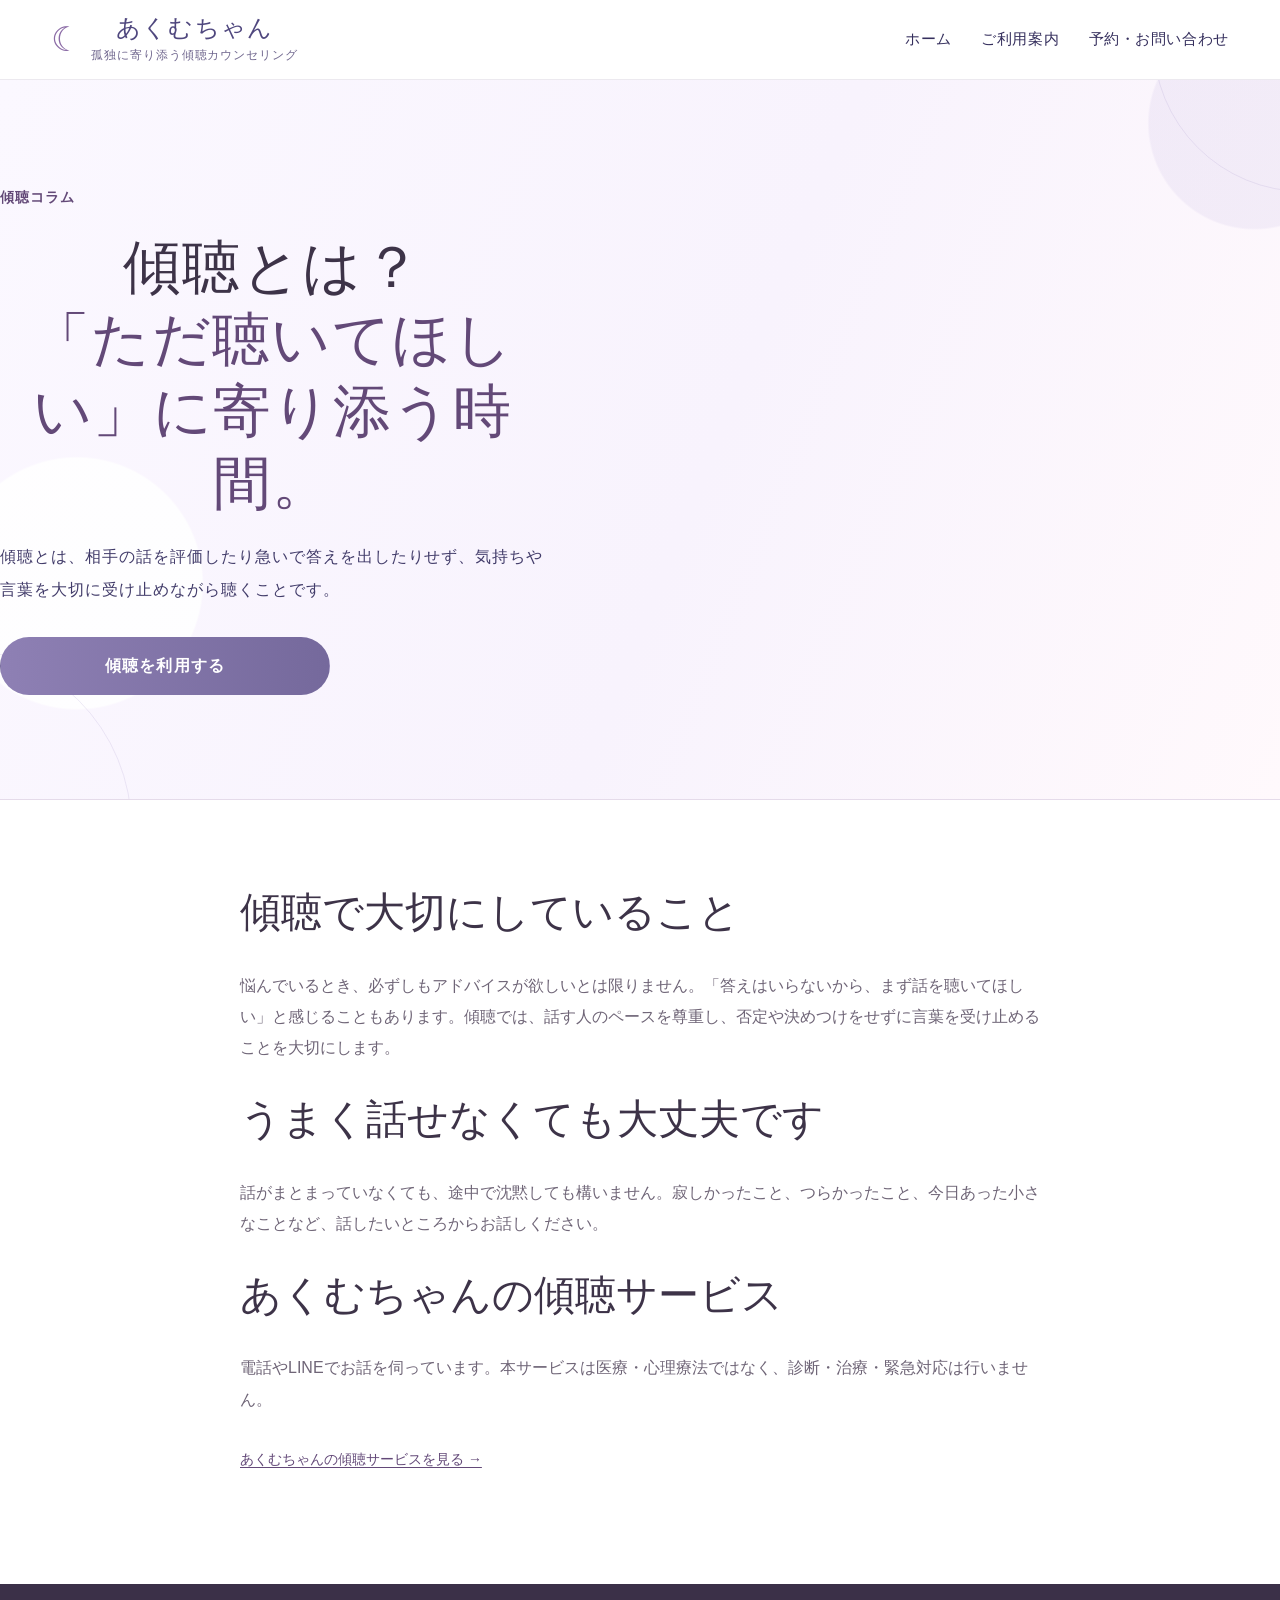
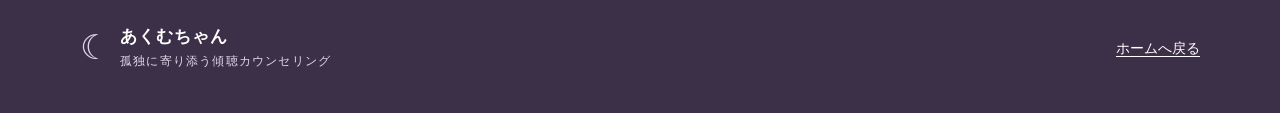
==== commit 4fb43806: "有料傾聴サービスの料金と案内を更新" ====
--- a/listening.html
+++ b/listening.html
@@ -1 +1 @@
-<!doctype html><html lang="ja"><head><meta charset="utf-8"><meta name="viewport" content="width=device-width,initial-scale=1"><link rel="stylesheet" href="styles.css?v=20260921"><title>傾聴とは？｜話を聴いてもらう時間について｜あくむちゃん</title><meta name="description" content="傾聴とは、相手の話を評価したり急いで答えを出したりせず、気持ちや言葉を大切に受け止めながら聴くことです。"><link rel="canonical" href="https://akumuchan.github.io/akumuchan-ibasho/listening.html"></head><body><header class="site-header"><a class="brand" href="index.html"><span class="brand-moon">☾</span><span class="brand-name"><strong>あくむちゃん</strong><small>孤独に寄り添う傾聴ボランティア</small></span></a><nav class="nav"><a href="index.html">ホーム</a><a href="index.html#pricing">ご利用案内</a><a href="index.html#contact-options">予約・お問い合わせ</a></nav></header><main><section class="hero"><div class="hero-copy"><p class="eyebrow">傾聴コラム</p><h1>傾聴とは？<br><em>「ただ聴いてほしい」に寄り添う時間。</em></h1><p class="hero-invitation">傾聴とは、相手の話を評価したり急いで答えを出したりせず、気持ちや言葉を大切に受け止めながら聴くことです。</p><div class="hero-actions"><a class="button button-primary" href="index.html#contact-options">傾聴を利用する</a></div></div></section><section class="section"><div class="about-copy" style="max-width:800px;margin:auto"><h2>傾聴で大切にしていること</h2><p>悩んでいるとき、必ずしもアドバイスが欲しいとは限りません。「答えはいらないから、まず話を聴いてほしい」と感じることもあります。傾聴では、話す人のペースを尊重し、否定や決めつけをせずに言葉を受け止めることを大切にします。</p><h2>うまく話せなくても大丈夫です</h2><p>話がまとまっていなくても、途中で沈黙しても構いません。寂しかったこと、つらかったこと、今日あった小さなことなど、話したいところからお話しください。</p><h2>あくむちゃんの傾聴ボランティア</h2><p>電話やLINEでお話を伺っています。本サービスは医療・心理療法ではなく、診断・治療・緊急対応は行いません。</p><p><a class="text-link" href="index.html">あくむちゃんの傾聴ボランティアを見る →</a></p></div></section></main><footer class="footer"><a class="brand footer-brand" href="index.html"><span class="brand-moon">☾</span><span class="brand-name"><strong>あくむちゃん</strong><small>孤独に寄り添う傾聴ボランティア</small></span></a><p><a href="index.html">ホームへ戻る</a></p></footer></body></html>+<!doctype html><html lang="ja"><head><meta charset="utf-8"><meta name="viewport" content="width=device-width,initial-scale=1"><link rel="stylesheet" href="styles.css?v=20260921"><title>傾聴とは？｜話を聴いてもらう時間について｜あくむちゃん</title><meta name="description" content="傾聴とは、相手の話を評価したり急いで答えを出したりせず、気持ちや言葉を大切に受け止めながら聴くことです。"><link rel="canonical" href="https://akumuchan.github.io/akumuchan-ibasho/listening.html"></head><body><header class="site-header"><a class="brand" href="index.html"><span class="brand-moon">☾</span><span class="brand-name"><strong>あくむちゃん</strong><small>孤独に寄り添う傾聴カウンセリング</small></span></a><nav class="nav"><a href="index.html">ホーム</a><a href="index.html#pricing">ご利用案内</a><a href="index.html#contact-options">予約・お問い合わせ</a></nav></header><main><section class="hero"><div class="hero-copy"><p class="eyebrow">傾聴コラム</p><h1>傾聴とは？<br><em>「ただ聴いてほしい」に寄り添う時間。</em></h1><p class="hero-invitation">傾聴とは、相手の話を評価したり急いで答えを出したりせず、気持ちや言葉を大切に受け止めながら聴くことです。</p><div class="hero-actions"><a class="button button-primary" href="index.html#contact-options">傾聴を利用する</a></div></div></section><section class="section"><div class="about-copy" style="max-width:800px;margin:auto"><h2>傾聴で大切にしていること</h2><p>悩んでいるとき、必ずしもアドバイスが欲しいとは限りません。「答えはいらないから、まず話を聴いてほしい」と感じることもあります。傾聴では、話す人のペースを尊重し、否定や決めつけをせずに言葉を受け止めることを大切にします。</p><h2>うまく話せなくても大丈夫です</h2><p>話がまとまっていなくても、途中で沈黙しても構いません。寂しかったこと、つらかったこと、今日あった小さなことなど、話したいところからお話しください。</p><h2>あくむちゃんの傾聴サービス</h2><p>電話やLINEでお話を伺っています。本サービスは医療・心理療法ではなく、診断・治療・緊急対応は行いません。</p><p><a class="text-link" href="index.html">あくむちゃんの傾聴サービスを見る →</a></p></div></section></main><footer class="footer"><a class="brand footer-brand" href="index.html"><span class="brand-moon">☾</span><span class="brand-name"><strong>あくむちゃん</strong><small>孤独に寄り添う傾聴カウンセリング</small></span></a><p><a href="index.html">ホームへ戻る</a></p></footer></body></html>
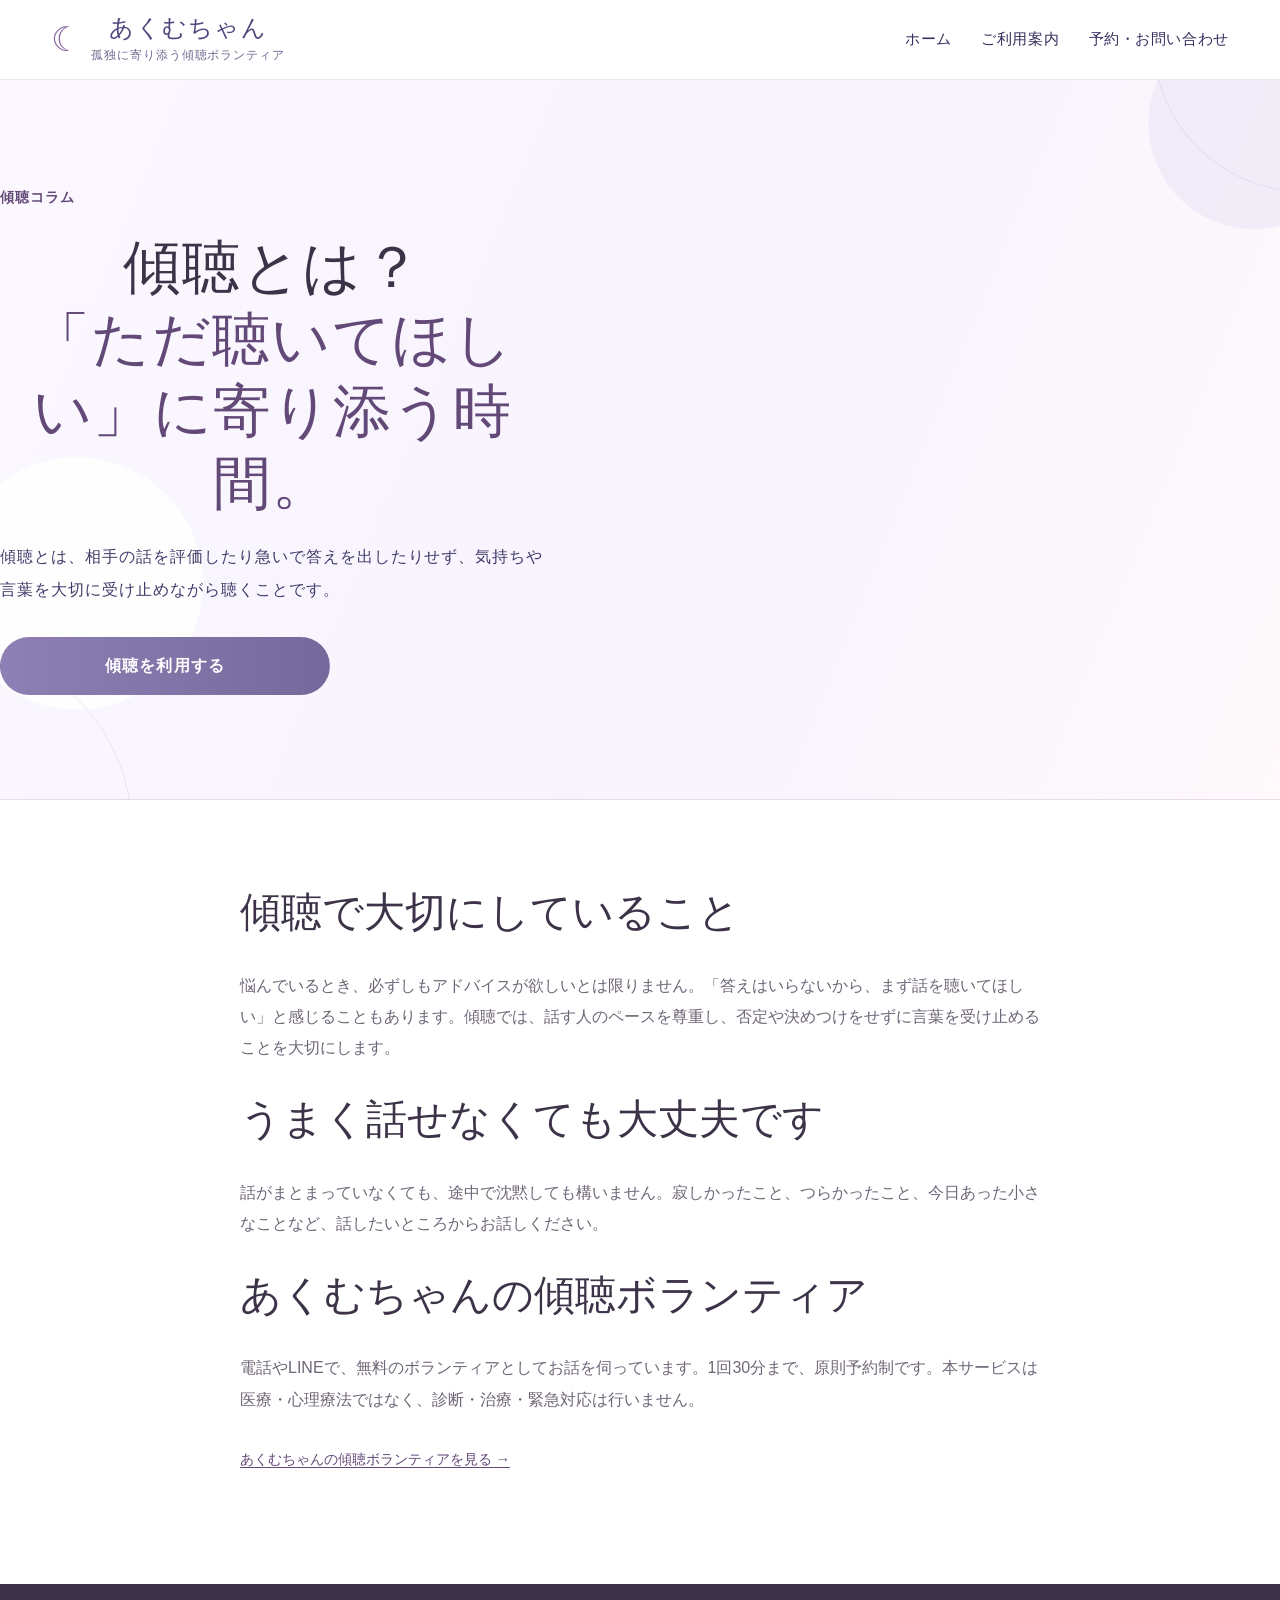
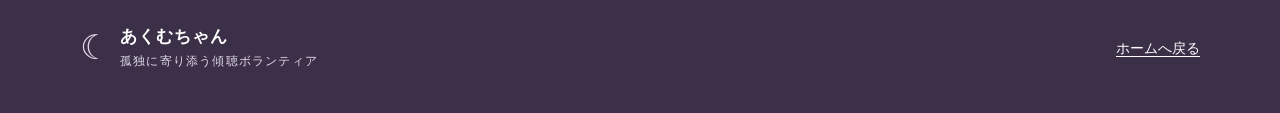
==== commit 476d3b60: "傾聴コラムの案内を無料ボランティアに統一" ====
--- a/listening.html
+++ b/listening.html
@@ -1 +1 @@
-<!doctype html><html lang="ja"><head><meta charset="utf-8"><meta name="viewport" content="width=device-width,initial-scale=1"><link rel="stylesheet" href="styles.css?v=20260921"><title>傾聴とは？｜話を聴いてもらう時間について｜あくむちゃん</title><meta name="description" content="傾聴とは、相手の話を評価したり急いで答えを出したりせず、気持ちや言葉を大切に受け止めながら聴くことです。"><link rel="canonical" href="https://akumuchan.github.io/akumuchan-ibasho/listening.html"></head><body><header class="site-header"><a class="brand" href="index.html"><span class="brand-moon">☾</span><span class="brand-name"><strong>あくむちゃん</strong><small>孤独に寄り添う傾聴カウンセリング</small></span></a><nav class="nav"><a href="index.html">ホーム</a><a href="index.html#pricing">ご利用案内</a><a href="index.html#contact-options">予約・お問い合わせ</a></nav></header><main><section class="hero"><div class="hero-copy"><p class="eyebrow">傾聴コラム</p><h1>傾聴とは？<br><em>「ただ聴いてほしい」に寄り添う時間。</em></h1><p class="hero-invitation">傾聴とは、相手の話を評価したり急いで答えを出したりせず、気持ちや言葉を大切に受け止めながら聴くことです。</p><div class="hero-actions"><a class="button button-primary" href="index.html#contact-options">傾聴を利用する</a></div></div></section><section class="section"><div class="about-copy" style="max-width:800px;margin:auto"><h2>傾聴で大切にしていること</h2><p>悩んでいるとき、必ずしもアドバイスが欲しいとは限りません。「答えはいらないから、まず話を聴いてほしい」と感じることもあります。傾聴では、話す人のペースを尊重し、否定や決めつけをせずに言葉を受け止めることを大切にします。</p><h2>うまく話せなくても大丈夫です</h2><p>話がまとまっていなくても、途中で沈黙しても構いません。寂しかったこと、つらかったこと、今日あった小さなことなど、話したいところからお話しください。</p><h2>あくむちゃんの傾聴サービス</h2><p>電話やLINEでお話を伺っています。本サービスは医療・心理療法ではなく、診断・治療・緊急対応は行いません。</p><p><a class="text-link" href="index.html">あくむちゃんの傾聴サービスを見る →</a></p></div></section></main><footer class="footer"><a class="brand footer-brand" href="index.html"><span class="brand-moon">☾</span><span class="brand-name"><strong>あくむちゃん</strong><small>孤独に寄り添う傾聴カウンセリング</small></span></a><p><a href="index.html">ホームへ戻る</a></p></footer></body></html>+<!doctype html><html lang="ja"><head><meta charset="utf-8"><meta name="viewport" content="width=device-width,initial-scale=1"><link rel="stylesheet" href="styles.css?v=20261001-volunteer"><title>傾聴とは？｜話を聴いてもらう時間について｜あくむちゃん</title><meta name="description" content="傾聴とは、相手の話を評価したり急いで答えを出したりせず、気持ちや言葉を大切に受け止めながら聴くことです。"><link rel="canonical" href="https://akumuchan.github.io/akumuchan-ibasho/listening.html"></head><body><header class="site-header"><a class="brand" href="index.html"><span class="brand-moon">☾</span><span class="brand-name"><strong>あくむちゃん</strong><small>孤独に寄り添う傾聴ボランティア</small></span></a><nav class="nav"><a href="index.html">ホーム</a><a href="index.html#pricing">ご利用案内</a><a href="index.html#contact-options">予約・お問い合わせ</a></nav></header><main><section class="hero"><div class="hero-copy"><p class="eyebrow">傾聴コラム</p><h1>傾聴とは？<br><em>「ただ聴いてほしい」に寄り添う時間。</em></h1><p class="hero-invitation">傾聴とは、相手の話を評価したり急いで答えを出したりせず、気持ちや言葉を大切に受け止めながら聴くことです。</p><div class="hero-actions"><a class="button button-primary" href="index.html#contact-options">傾聴を利用する</a></div></div></section><section class="section"><div class="about-copy" style="max-width:800px;margin:auto"><h2>傾聴で大切にしていること</h2><p>悩んでいるとき、必ずしもアドバイスが欲しいとは限りません。「答えはいらないから、まず話を聴いてほしい」と感じることもあります。傾聴では、話す人のペースを尊重し、否定や決めつけをせずに言葉を受け止めることを大切にします。</p><h2>うまく話せなくても大丈夫です</h2><p>話がまとまっていなくても、途中で沈黙しても構いません。寂しかったこと、つらかったこと、今日あった小さなことなど、話したいところからお話しください。</p><h2>あくむちゃんの傾聴ボランティア</h2><p>電話やLINEで、無料のボランティアとしてお話を伺っています。1回30分まで、原則予約制です。本サービスは医療・心理療法ではなく、診断・治療・緊急対応は行いません。</p><p><a class="text-link" href="index.html">あくむちゃんの傾聴ボランティアを見る →</a></p></div></section></main><footer class="footer"><a class="brand footer-brand" href="index.html"><span class="brand-moon">☾</span><span class="brand-name"><strong>あくむちゃん</strong><small>孤独に寄り添う傾聴ボランティア</small></span></a><p><a href="index.html">ホームへ戻る</a></p></footer></body></html>
